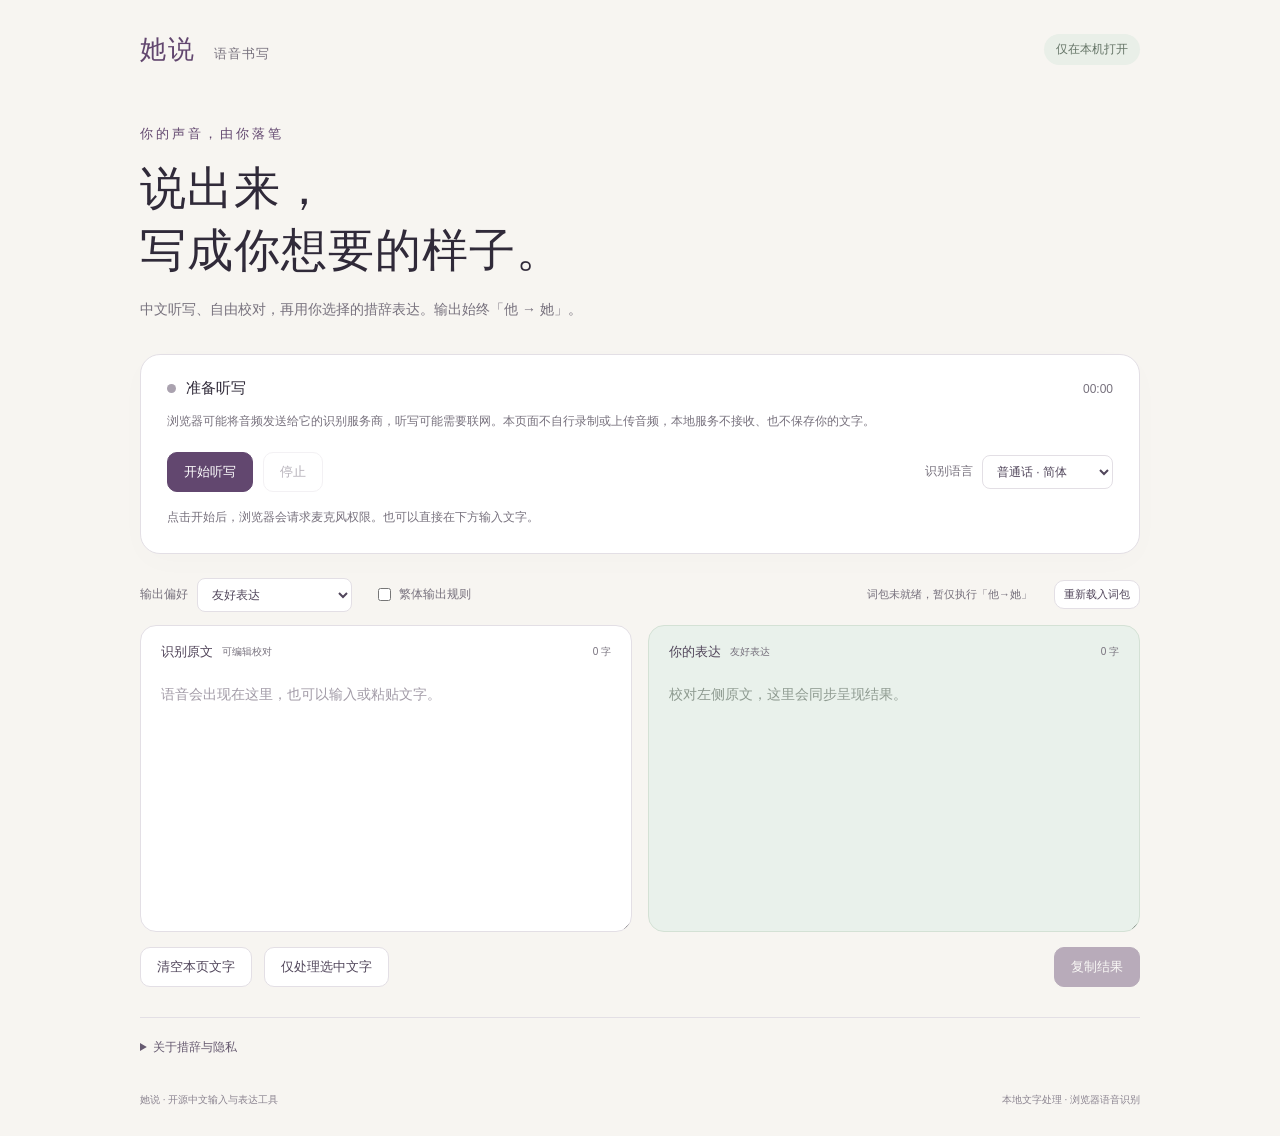
==== web/index.html @ 809b3534 "Build women-friendly Rime input scheme and shared community language packs" ====
<!doctype html>
<html lang="zh-Hans">
<head>
  <meta charset="UTF-8">
  <meta name="viewport" content="width=device-width, initial-scale=1">
  <title>她说 · 本地语音书写</title>
  <link rel="stylesheet" href="./style.css">
  <script type="module" src="./app.mjs"></script>
</head>
<body>
  <main>
    <header><a class="brand" href="./">她说<span>语音书写</span></a><span class="local">仅在本机打开</span></header>
    <section class="intro"><p class="eyebrow">你的声音，由你落笔</p><h1>说出来，<br>写成你想要的样子。</h1><p>中文听写、自由校对，再用你选择的措辞表达。输出始终「他 → 她」。</p></section>
    <section class="voice-card" aria-label="语音听写">
      <div class="voice-heading"><span id="state-dot" aria-hidden="true"></span><strong id="voice-title">准备听写</strong><span id="timer">00:00</span></div>
      <p class="privacy">浏览器可能将音频发送给它的识别服务商，听写可能需要联网。本页面不自行录制或上传音频，本地服务不接收、也不保存你的文字。</p>
      <div class="voice-controls"><button class="primary" id="start" type="button">开始听写</button><button id="stop" type="button" disabled>停止</button><label>识别语言<select id="language"><option value="zh-CN">普通话 · 简体</option><option value="zh-TW">国语 · 繁体</option><option value="zh-HK">粤语</option></select></label></div>
      <p id="voice-status" class="status" role="status" aria-live="polite">点击开始后，浏览器会请求麦克风权限。也可以直接在下方输入文字。</p>
      <p id="interim" class="interim" aria-live="off"></p>
    </section>
    <div class="options"><label>输出偏好<select id="mode"><option value="friendly" selected>友好表达</option><option value="community">社群借字 · 可选</option><option value="original">保留措辞 · 她优先</option></select></label><label class="check"><input type="checkbox" id="traditional">繁体输出规则</label><span id="rules-status">正在载入词包…</span><button id="reload" type="button" hidden>重新载入词包</button></div>
    <div class="editors">
      <section class="editor"><div class="editor-heading"><label for="source">识别原文 <span>可编辑校对</span></label><span id="source-count">0 字</span></div><textarea id="source" spellcheck="false" autocomplete="off" autocorrect="off" autocapitalize="off" placeholder="语音会出现在这里，也可以输入或粘贴文字。"></textarea></section>
      <section class="editor result"><div class="editor-heading"><label for="result">你的表达 <span id="result-label">友好表达</span></label><span id="result-count">0 字</span></div><textarea id="result" readonly spellcheck="false" placeholder="校对左侧原文，这里会同步呈现结果。"></textarea></section>
    </div>
    <div class="actions"><button id="clear" type="button">清空本页文字</button><button id="selection" type="button">仅处理选中文字</button><span id="changes"></span><button class="primary" id="copy" type="button" disabled>复制结果</button></div>
    <p id="action-status" class="status" role="status" aria-live="polite"></p>
    <details><summary>关于措辞与隐私</summary><p>默认使用与系统输入法相同的中性语言包。「社群借字」是个人借写偏好，不代表规范汉字或标准读音。「保留措辞」仅保留词语，仍将所有「他」写成「她」。左侧原文供你核对识别是否准确。</p><p>按完整词条匹配的规则，仅在整段原文就是该词条时生效，例如「嫉妒」；长句中不保证过滤。可在原文选中该词，点击「仅处理选中文字」，右侧将只输出选区结果，原文仍保留。短语规则可在句中生效。繁体选项选择语言包的繁体替换结果，不负责把整段原文简繁互转。</p><p>本页面不使用账号、Cookie、浏览记录存储或分析服务。文字只在当前页面内存中，刷新或关闭即清空；复制后文字会进入系统剪贴板。浏览器识别服务本身的音频处理与留存政策由其服务商决定。</p></details>
    <footer>她说 · 开源中文输入与表达工具 <span>本地文字处理 · 浏览器语音识别</span></footer>
  </main>
</body>
</html>
---- web/style.css ----
:root{font-family:-apple-system,BlinkMacSystemFont,"PingFang SC","Microsoft YaHei",sans-serif;color:#302a39;background:#f7f5f1;font-synthesis:none;--plum:#62476f;--muted:#77717d;--line:#e3dfe5;--mint:#e9f1eb}*{box-sizing:border-box}body{margin:0}main{max-width:1080px;margin:auto;padding:32px 40px 24px}header{display:flex;justify-content:space-between;align-items:center}.brand{text-decoration:none;color:var(--plum);font-size:26px;font-weight:650;letter-spacing:2px}.brand span{font-size:13px;color:var(--muted);font-weight:400;letter-spacing:1px;margin-left:18px}.local{font-size:12px;color:#647466;background:#e9efe8;border-radius:20px;padding:7px 12px}.intro{margin:58px 0 32px}.eyebrow{font-size:13px;letter-spacing:3px;color:var(--plum)}h1{font-size:clamp(32px,5vw,46px);font-weight:550;line-height:1.35;letter-spacing:1px;margin:14px 0 16px}.intro>p:last-child{color:var(--muted);line-height:1.8;font-size:14px}.voice-card{padding:24px 26px;background:#fff;border:1px solid var(--line);border-radius:20px;box-shadow:0 8px 32px #40265204}.voice-heading{display:flex;align-items:center;gap:10px;font-size:15px}#state-dot{width:9px;height:9px;border-radius:50%;background:#aaa2af}#state-dot.active{background:#a55777;box-shadow:0 0 0 5px #a5577718}#timer{font-size:12px;font-variant-numeric:tabular-nums;color:var(--muted);margin-left:auto}.privacy{font-size:12px;line-height:1.8;color:var(--muted);max-width:850px;margin:13px 0 19px}.voice-controls{display:flex;align-items:center;gap:10px}button,select,input,textarea{font:inherit}button{border:1px solid var(--line);border-radius:10px;background:#fff;color:#51465b;font-size:13px;padding:10px 16px;cursor:pointer;transition:background .15s}button:hover{background:#f3eef5}.primary{background:var(--plum);color:#fff;border-color:var(--plum)}.primary:hover{background:#51375e}button:disabled{opacity:.42;cursor:default}button:focus-visible,select:focus-visible,input:focus-visible,summary:focus-visible{outline:3px solid #b7a0c4;outline-offset:3px}select{border:1px solid var(--line);background:#fff;color:#51465b;padding:8px 28px 8px 10px;border-radius:8px;font-size:12px}label{font-size:12px;color:var(--muted);display:flex;align-items:center;gap:9px}.voice-controls>label{margin-left:auto}.status{font-size:12px;line-height:1.8;color:var(--muted);margin:15px 0 0}.interim{font-size:14px;color:#948397;margin:8px 0 0;min-height:0;line-height:1.7}.interim:empty{display:none}.options{display:flex;align-items:center;gap:22px;flex-wrap:wrap;margin:24px 0 13px}.check{gap:5px}.check input{accent-color:var(--plum)}#rules-status{font-size:11px;color:var(--muted);margin-left:auto}#reload{font-size:11px;padding:6px 9px}.editors{display:grid;grid-template-columns:1fr 1fr;gap:16px}.editor{border:1px solid var(--line);border-radius:16px;background:#fff;overflow:hidden}.result{background:var(--mint);border-color:#d4e1d5}.editor-heading{display:flex;justify-content:space-between;align-items:center;padding:17px 20px 10px}.editor-heading label{color:#504459;font-weight:600;font-size:13px}.editor-heading label span{font-size:10px;color:var(--muted);font-weight:400}.editor-heading>span{font-size:10px;color:var(--muted)}textarea{resize:vertical;display:block;width:100%;height:260px;min-height:180px;background:transparent;border:0;outline:0;padding:10px 20px 20px;font-size:16px;line-height:1.9;color:#39323e}textarea:focus{box-shadow:inset 0 0 0 2px #b7a0c477}textarea::placeholder{color:#a29ba7;font-size:14px}.result textarea::placeholder{color:#8e9a90}.actions{display:flex;gap:12px;align-items:center;margin-top:15px}#copy{margin-left:auto}#changes{font-size:11px;color:var(--muted)}details{margin-top:30px;border-top:1px solid var(--line);padding-top:18px;font-size:12px;color:var(--muted);line-height:1.9}summary{cursor:pointer;color:#665a70}details p{max-width:900px}footer{display:flex;justify-content:space-between;gap:12px;margin:35px 0 5px;font-size:10px;color:#8b8490}button[hidden]{display:none}@media(max-width:700px){main{padding:24px 18px}.intro{margin-top:38px}.voice-card{padding:20px}.voice-controls{flex-wrap:wrap}.voice-controls>label{margin:6px 0 0;width:100%}.options{gap:13px}.editors{grid-template-columns:1fr}#rules-status{margin-left:0}.editor textarea{height:210px}.actions{flex-wrap:wrap}#changes{order:3;width:100%}.brand span{margin-left:10px}footer{flex-direction:column}.editor-heading label span{font-size:10px}}
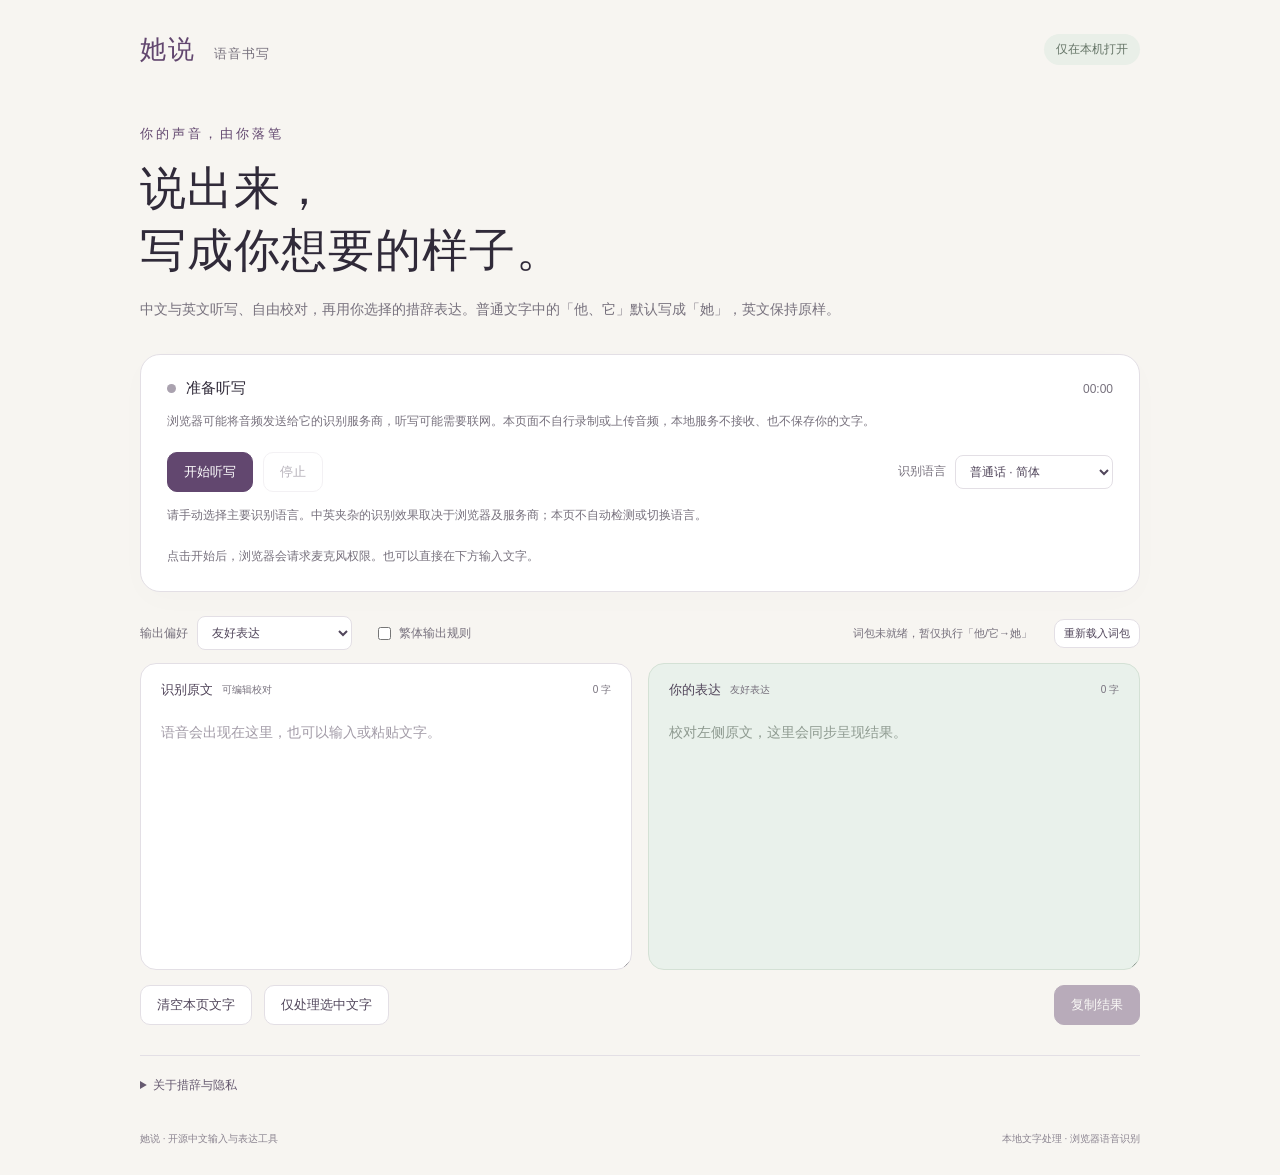
==== commit bad51182: "Add offline bilingual speech and shared feminine transcript processing" ====
--- a/web/index.html
+++ b/web/index.html
@@ -10,11 +10,12 @@
 <body>
   <main>
     <header><a class="brand" href="./">她说<span>语音书写</span></a><span class="local">仅在本机打开</span></header>
-    <section class="intro"><p class="eyebrow">你的声音，由你落笔</p><h1>说出来，<br>写成你想要的样子。</h1><p>中文听写、自由校对，再用你选择的措辞表达。输出始终「他 → 她」。</p></section>
+    <section class="intro"><p class="eyebrow">你的声音，由你落笔</p><h1>说出来，<br>写成你想要的样子。</h1><p>中文与英文听写、自由校对，再用你选择的措辞表达。普通文字中的「他、它」默认写成「她」，英文保持原样。</p></section>
     <section class="voice-card" aria-label="语音听写">
       <div class="voice-heading"><span id="state-dot" aria-hidden="true"></span><strong id="voice-title">准备听写</strong><span id="timer">00:00</span></div>
       <p class="privacy">浏览器可能将音频发送给它的识别服务商，听写可能需要联网。本页面不自行录制或上传音频，本地服务不接收、也不保存你的文字。</p>
-      <div class="voice-controls"><button class="primary" id="start" type="button">开始听写</button><button id="stop" type="button" disabled>停止</button><label>识别语言<select id="language"><option value="zh-CN">普通话 · 简体</option><option value="zh-TW">国语 · 繁体</option><option value="zh-HK">粤语</option></select></label></div>
+      <div class="voice-controls"><button class="primary" id="start" type="button">开始听写</button><button id="stop" type="button" disabled>停止</button><label>识别语言<select id="language"><option value="zh-CN">普通话 · 简体</option><option value="zh-TW">国语 · 繁体</option><option value="zh-HK">粤语</option><option value="en-US">English · 美国英语</option></select></label></div>
+      <p class="privacy">请手动选择主要识别语言。中英夹杂的识别效果取决于浏览器及服务商；本页不自动检测或切换语言。</p>
       <p id="voice-status" class="status" role="status" aria-live="polite">点击开始后，浏览器会请求麦克风权限。也可以直接在下方输入文字。</p>
       <p id="interim" class="interim" aria-live="off"></p>
     </section>
@@ -25,7 +26,7 @@
     </div>
     <div class="actions"><button id="clear" type="button">清空本页文字</button><button id="selection" type="button">仅处理选中文字</button><span id="changes"></span><button class="primary" id="copy" type="button" disabled>复制结果</button></div>
     <p id="action-status" class="status" role="status" aria-live="polite"></p>
-    <details><summary>关于措辞与隐私</summary><p>默认使用与系统输入法相同的中性语言包。「社群借字」是个人借写偏好，不代表规范汉字或标准读音。「保留措辞」仅保留词语，仍将所有「他」写成「她」。左侧原文供你核对识别是否准确。</p><p>按完整词条匹配的规则，仅在整段原文就是该词条时生效，例如「嫉妒」；长句中不保证过滤。可在原文选中该词，点击「仅处理选中文字」，右侧将只输出选区结果，原文仍保留。短语规则可在句中生效。繁体选项选择语言包的繁体替换结果，不负责把整段原文简繁互转。</p><p>本页面不使用账号、Cookie、浏览记录存储或分析服务。文字只在当前页面内存中，刷新或关闭即清空；复制后文字会进入系统剪贴板。浏览器识别服务本身的音频处理与留存政策由其服务商决定。</p></details>
+    <details><summary>关于措辞与隐私</summary><p>默认使用与系统输入法相同的中性语言包。「社群借字」是个人借写偏好，不代表规范汉字或标准读音。「保留措辞」仅保留词语，普通文字中的「他、它」仍写成「她」；「牠、祂」和英文 he/him/it 保留。网址、邮箱和用反引号或围栏标记的代码保持原样；未标记的任意代码无法可靠识别。左侧保留识别原文供你核对，临时识别区显示「她」优先版本。</p><p>按完整词条匹配的规则，仅在一个待处理普通文字片段就是该词条时生效，例如「嫉妒」；长句中不保证过滤。可在原文选中该词，点击「仅处理选中文字」，右侧将只输出选区结果，原文仍保留。短语规则可在句中生效。繁体选项选择语言包的繁体替换结果，不负责把整段原文简繁互转。文本整理不会改善声学识别准确率，也不自动翻译或猜测同音词。</p><p>本页面不使用账号、Cookie、浏览记录存储或分析服务。文字只在当前页面内存中，刷新或关闭即清空；复制后文字会进入系统剪贴板。浏览器识别服务本身的音频处理与留存政策由其服务商决定。</p></details>
     <footer>她说 · 开源中文输入与表达工具 <span>本地文字处理 · 浏览器语音识别</span></footer>
   </main>
 </body>
